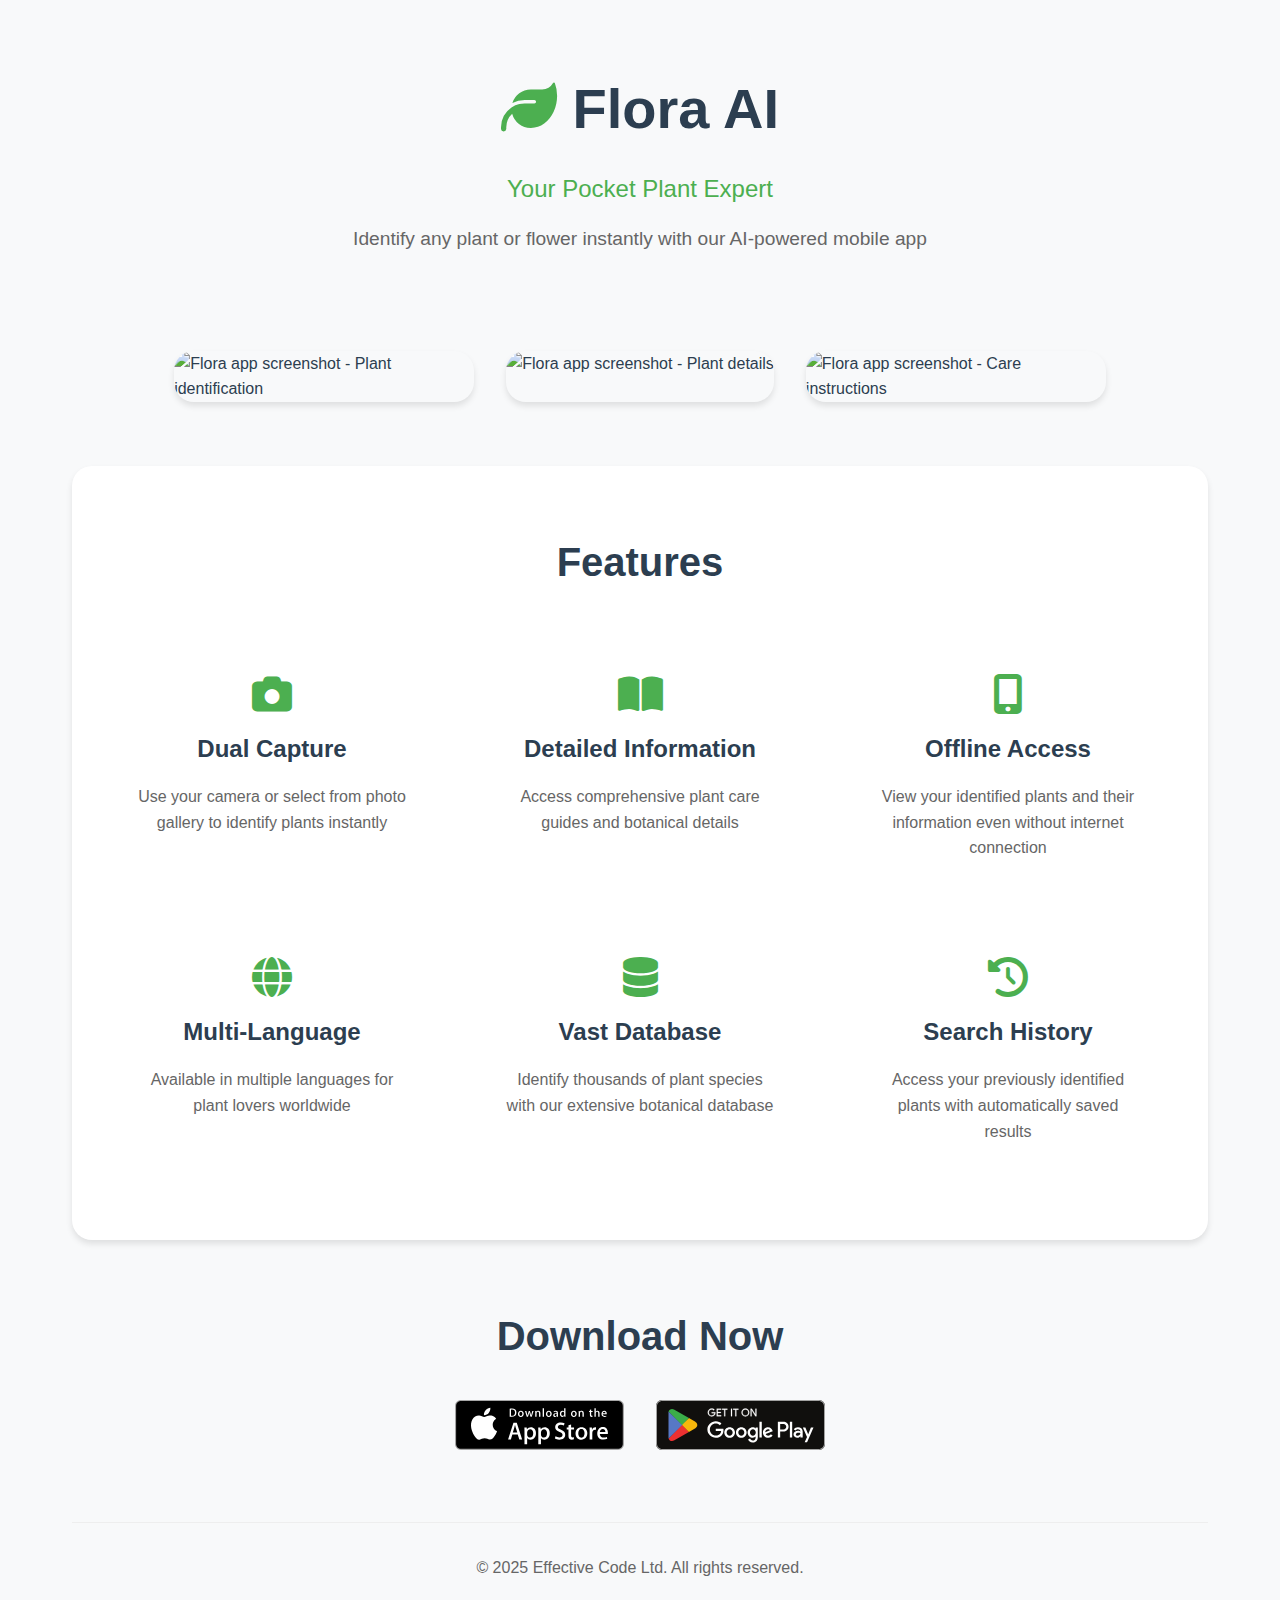
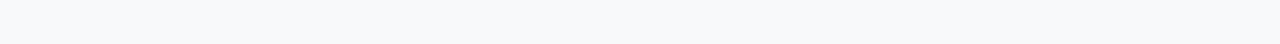
==== FloraApp/index.html @ dd4c11f9 "Added FloraApp" ====
<!DOCTYPE html>
<html lang="en">
  <head>
    <meta charset="UTF-8" />
    <meta name="viewport" content="width=device-width, initial-scale=1.0" />
    <title>Flora AI - Plant Identification App</title>
    <link rel="stylesheet" href="assets/css/styles.css" />
    <link
      rel="stylesheet"
      href="https://cdnjs.cloudflare.com/ajax/libs/font-awesome/6.4.0/css/all.min.css"
    />
  </head>
  <body>
    <div class="container">
      <header>
        <h1><i class="fas fa-leaf"></i> Flora AI</h1>
        <p>Your Pocket Plant Expert</p>
        <div class="subtitle">
          Identify any plant or flower instantly with our AI-powered mobile app
        </div>
      </header>

      <main>
        <div class="hero-section">
          <div class="app-screenshots">
            <img
              src="assets/images/screenshot1.png"
              alt="Flora app screenshot - Plant identification"
              class="screenshot"
            />
            <img
              src="assets/images/screenshot2.png"
              alt="Flora app screenshot - Plant details"
              class="screenshot"
            />
            <img
              src="assets/images/screenshot3.png"
              alt="Flora app screenshot - Care instructions"
              class="screenshot"
            />
          </div>
        </div>

        <div class="features-section">
          <h2>Features</h2>
          <div class="features-grid">
            <div class="feature">
              <i class="fas fa-camera"></i>
              <h3>Dual Capture</h3>
              <p>
                Use your camera or select from photo gallery to identify plants
                instantly
              </p>
            </div>
            <div class="feature">
              <i class="fas fa-book-open"></i>
              <h3>Detailed Information</h3>
              <p>
                Access comprehensive plant care guides and botanical details
              </p>
            </div>
            <div class="feature">
              <i class="fas fa-mobile-screen-button"></i>
              <h3>Offline Access</h3>
              <p>
                View your identified plants and their information even without
                internet connection
              </p>
            </div>
            <div class="feature">
              <i class="fas fa-globe"></i>
              <h3>Multi-Language</h3>
              <p>Available in multiple languages for plant lovers worldwide</p>
            </div>
            <div class="feature">
              <i class="fas fa-database"></i>
              <h3>Vast Database</h3>
              <p>
                Identify thousands of plant species with our extensive botanical
                database
              </p>
            </div>
            <div class="feature">
              <i class="fas fa-history"></i>
              <h3>Search History</h3>
              <p>
                Access your previously identified plants with automatically
                saved results
              </p>
            </div>
          </div>
        </div>

        <div class="download-section">
          <h2>Download Now</h2>
          <div class="store-buttons">
            <a href="#" class="store-button app-store">
              <img
                src="assets/images/app-store-badge.svg"
                alt="Download on the App Store"
              />
            </a>
            <a href="#" class="store-button play-store">
              <img
                src="assets/images/play-store-badge.svg"
                alt="Get it on Google Play"
              />
            </a>
          </div>
        </div>
      </main>

      <footer>
        <p>&copy; 2025 Effective Code Ltd. All rights reserved.</p>
      </footer>
    </div>
  </body>
</html>
---- FloraApp/assets/css/styles.css ----
:root {
  --primary-color: #4caf50;
  --primary-dark: #45a049;
  --text-color: #2c3e50;
  --text-light: #666;
  --background: #f8f9fa;
  --white: #ffffff;
  --shadow: 0 4px 6px rgba(0, 0, 0, 0.1);
}

* {
  margin: 0;
  padding: 0;
  box-sizing: border-box;
}

body {
  font-family: -apple-system, BlinkMacSystemFont, "Segoe UI", Roboto, Oxygen,
    Ubuntu, Cantarell, sans-serif;
  background-color: var(--background);
  color: var(--text-color);
  line-height: 1.6;
}

.container {
  max-width: 1200px;
  margin: 0 auto;
  padding: 2rem;
}

header {
  text-align: center;
  margin-bottom: 4rem;
  padding: 2rem 0;
}

header h1 {
  font-size: 3.5rem;
  color: var(--text-color);
  margin-bottom: 1rem;
}

header h1 i {
  color: var(--primary-color);
}

header p {
  font-size: 1.5rem;
  color: var(--primary-color);
  font-weight: 500;
  margin-bottom: 1rem;
}

.subtitle {
  font-size: 1.2rem;
  color: var(--text-light);
  max-width: 600px;
  margin: 0 auto;
}

.hero-section {
  margin-bottom: 4rem;
}

.app-screenshots {
  display: flex;
  justify-content: center;
  gap: 2rem;
  margin: 2rem 0;
  flex-wrap: wrap;
}

.screenshot {
  max-width: 300px;
  height: auto;
  border-radius: 20px;
  box-shadow: var(--shadow);
}

.features-section {
  text-align: center;
  margin-bottom: 4rem;
  padding: 4rem 0;
  background-color: var(--white);
  border-radius: 20px;
  box-shadow: var(--shadow);
}

.features-section h2 {
  font-size: 2.5rem;
  margin-bottom: 3rem;
  color: var(--text-color);
}

.features-grid {
  display: grid;
  grid-template-columns: repeat(auto-fit, minmax(300px, 1fr));
  gap: 2rem;
  padding: 0 2rem;
  max-width: 1200px;
  margin: 0 auto;
}

@media (min-width: 1200px) {
  .features-grid {
    grid-template-columns: repeat(3, 1fr);
  }
}

@media (max-width: 768px) {
  .features-grid {
    grid-template-columns: 1fr;
    padding: 0 1rem;
  }
}

.feature {
  padding: 2rem;
}

.feature i {
  font-size: 2.5rem;
  color: var(--primary-color);
  margin-bottom: 1rem;
}

.feature h3 {
  font-size: 1.5rem;
  margin-bottom: 1rem;
  color: var(--text-color);
}

.feature p {
  color: var(--text-light);
}

.download-section {
  text-align: center;
  margin-bottom: 4rem;
}

.download-section h2 {
  font-size: 2.5rem;
  margin-bottom: 2rem;
}

.store-buttons {
  display: flex;
  justify-content: center;
  gap: 2rem;
  flex-wrap: wrap;
}

.store-button img {
  height: 50px;
  transition: transform 0.3s ease;
}

.store-button:hover img {
  transform: scale(1.05);
}

footer {
  text-align: center;
  padding: 2rem 0;
  color: var(--text-light);
  border-top: 1px solid #eee;
}

@media (max-width: 768px) {
  .container {
    padding: 1rem;
  }

  header h1 {
    font-size: 2.5rem;
  }

  header p {
    font-size: 1.2rem;
  }

  .subtitle {
    font-size: 1rem;
    padding: 0 1rem;
  }

  .screenshot {
    max-width: 250px;
  }

  .features-section {
    padding: 2rem 0;
  }

  .features-section h2 {
    font-size: 2rem;
  }

  .feature {
    padding: 1rem;
  }
}
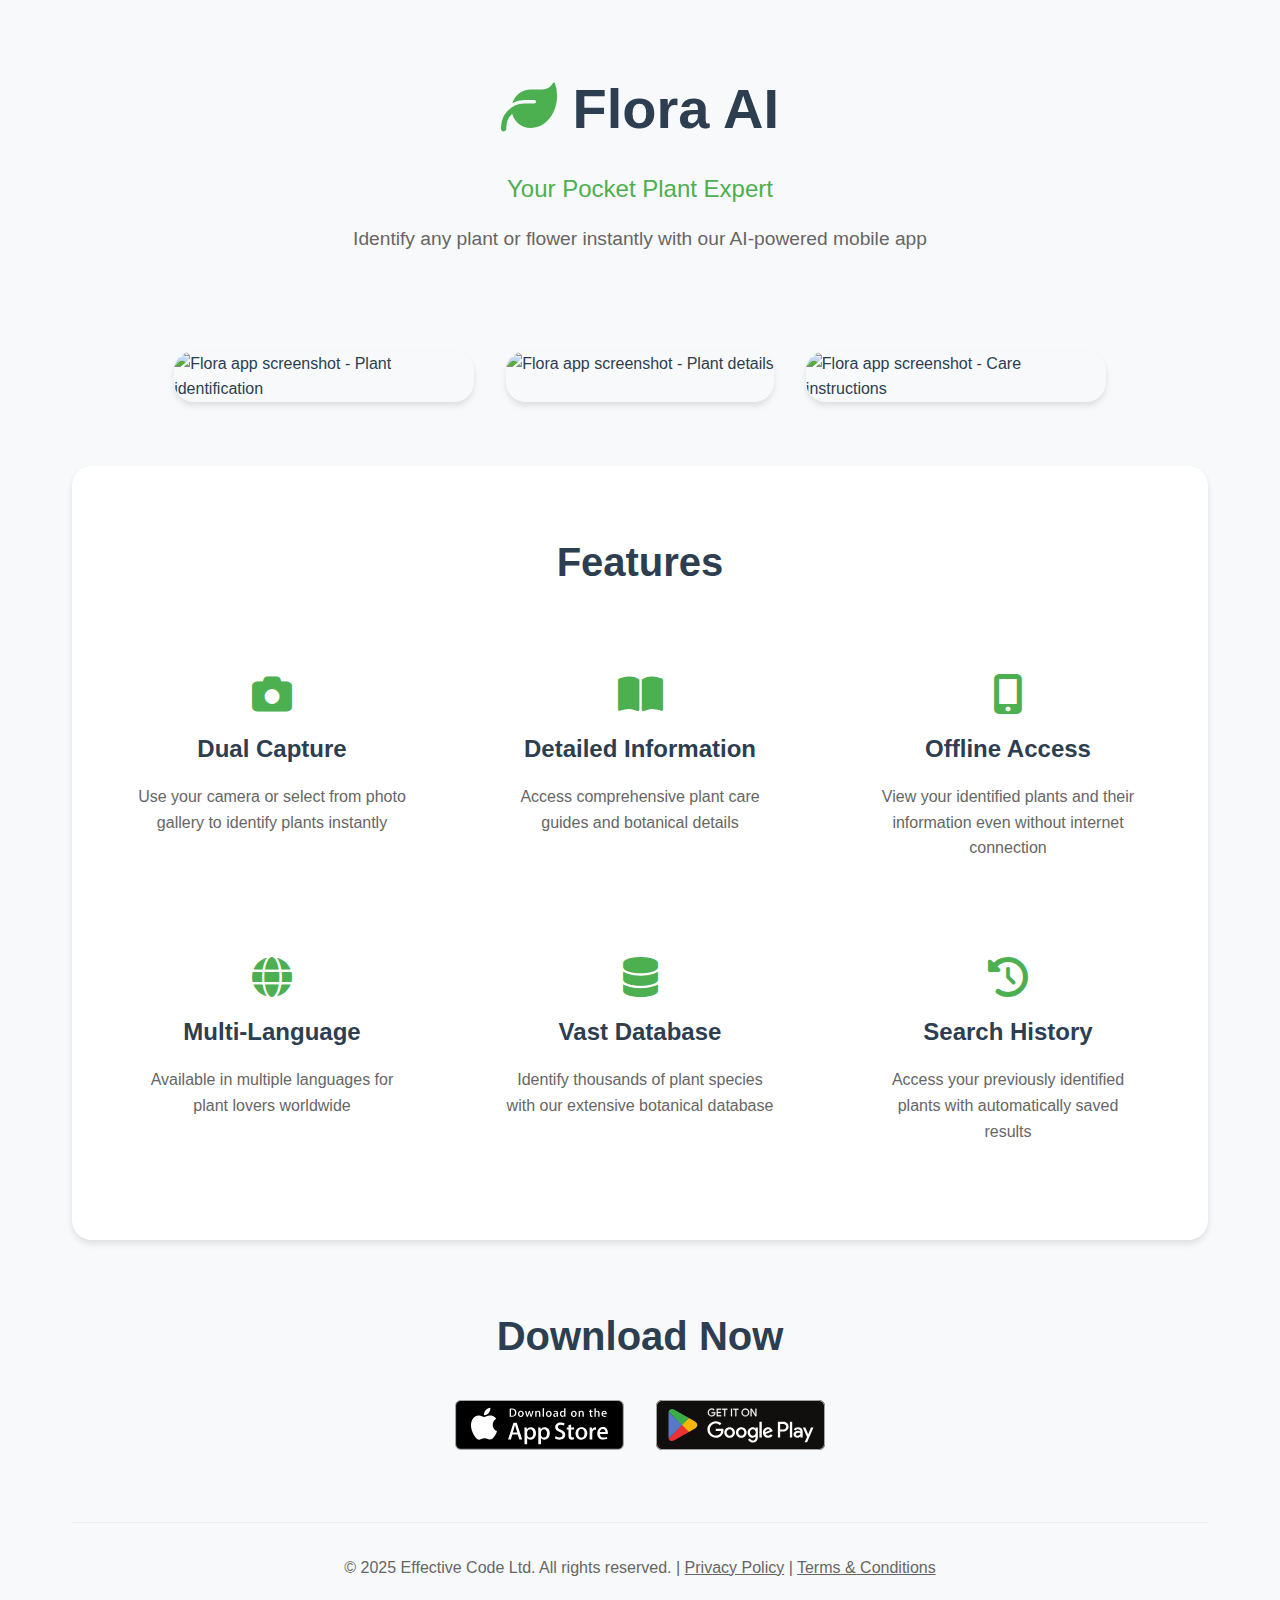
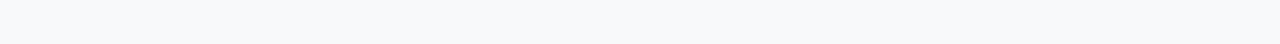
==== commit 49c75881: "Add Privacy Policy and Terms & Conditions pages to Flora AI minisite" ====
--- a/FloraApp/index.html
+++ b/FloraApp/index.html
@@ -111,7 +111,20 @@
       </main>
 
       <footer>
-        <p>&copy; 2025 Effective Code Ltd. All rights reserved.</p>
+        <p>
+          &copy; 2025 Effective Code Ltd. All rights reserved. |
+          <a
+            href="privacy.html"
+            style="color: inherit; text-decoration: underline"
+            >Privacy Policy</a
+          >
+          |
+          <a
+            href="terms.html"
+            style="color: inherit; text-decoration: underline"
+            >Terms & Conditions</a
+          >
+        </p>
       </footer>
     </div>
   </body>
